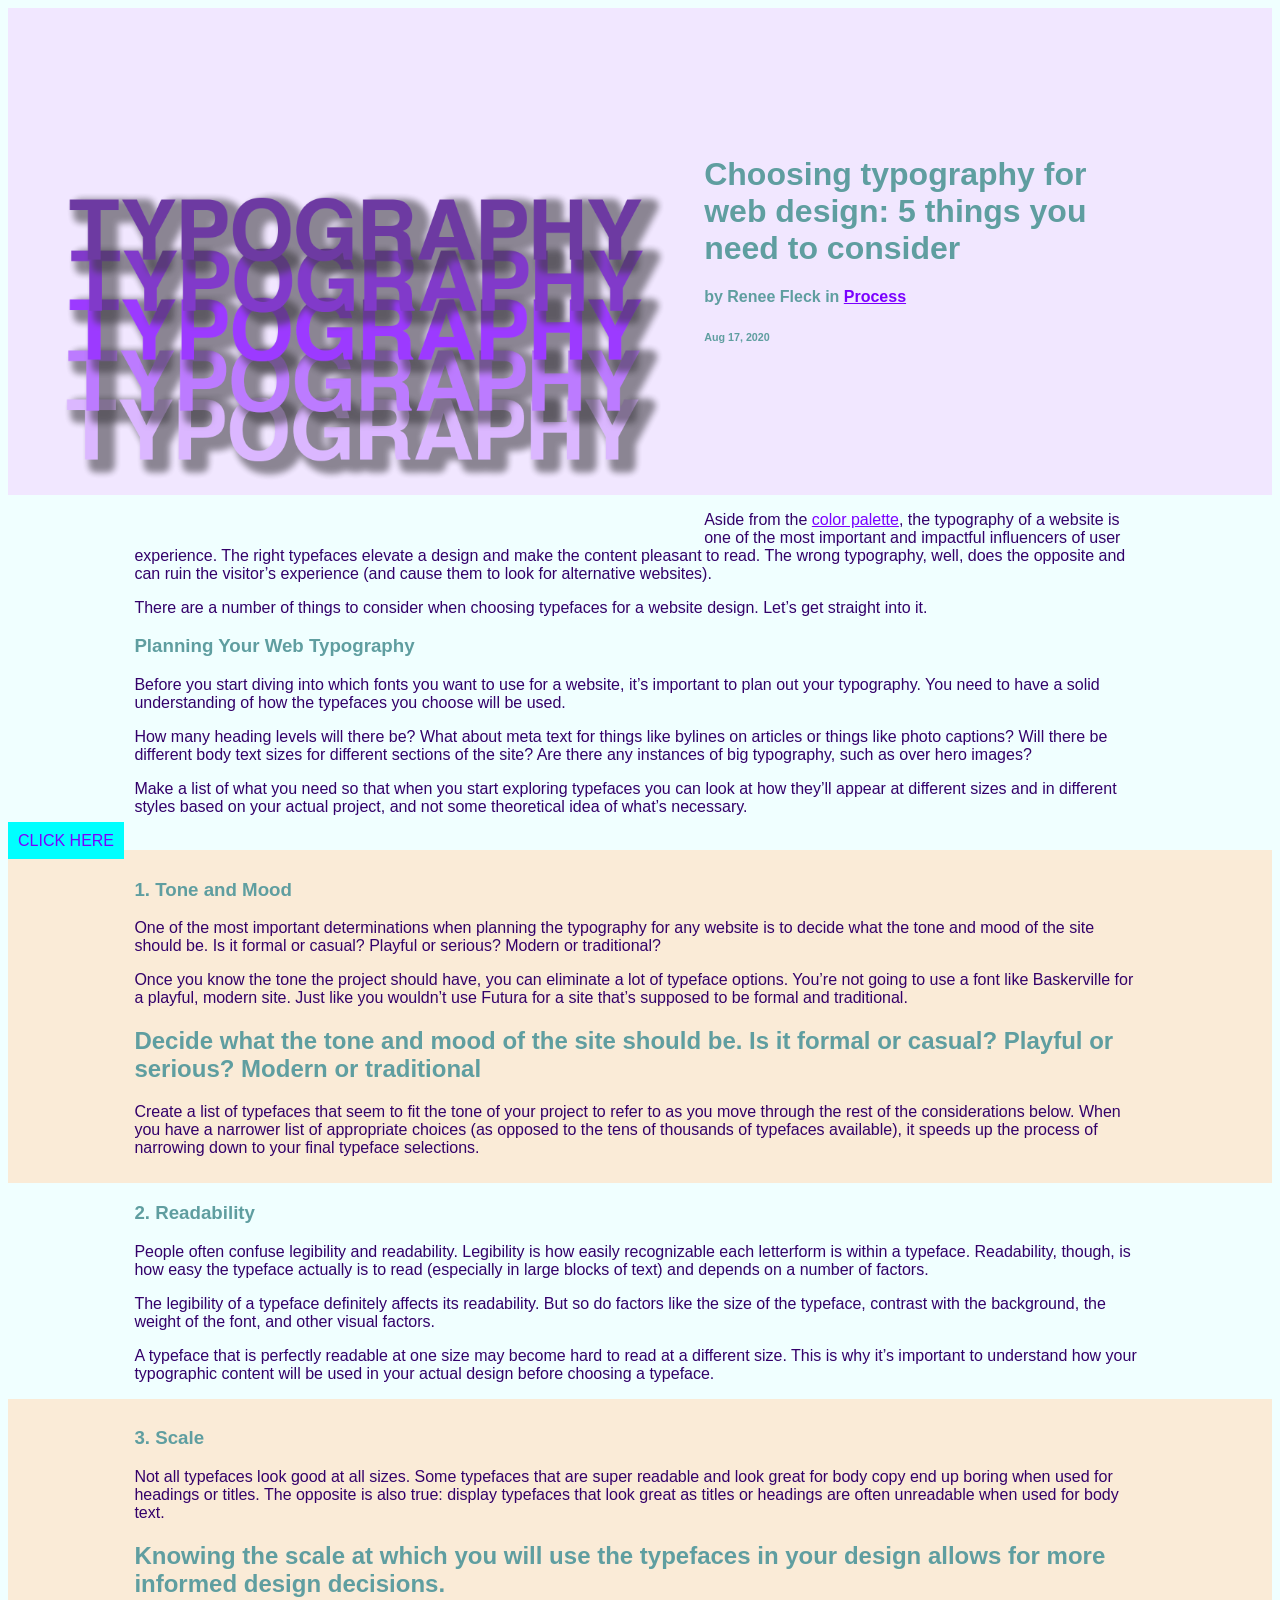
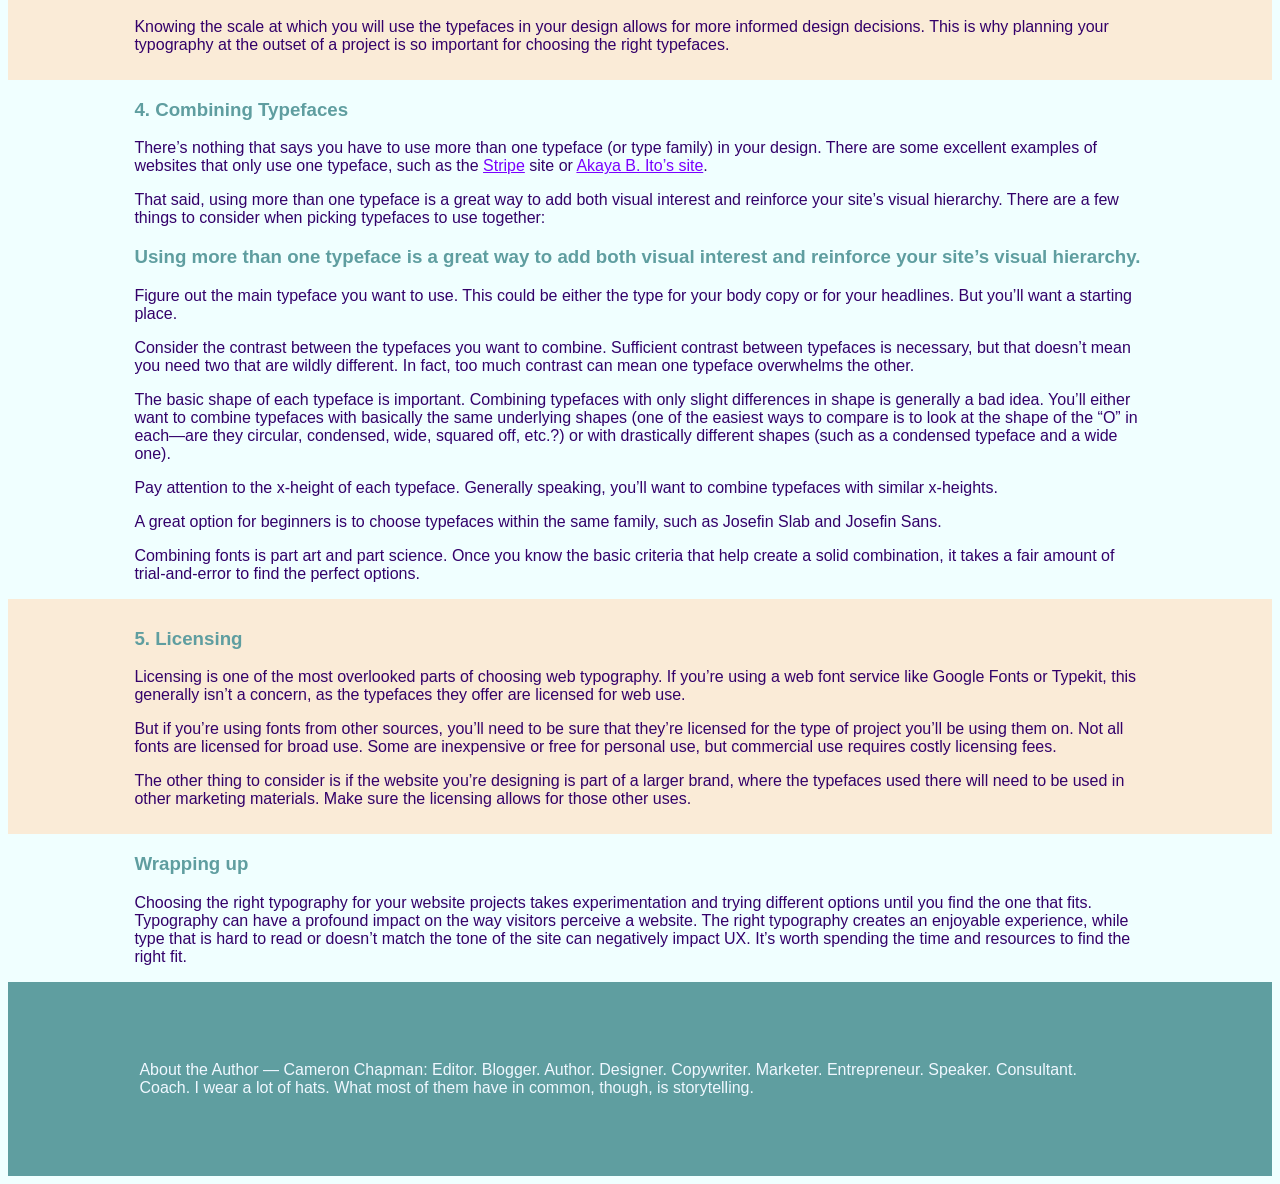
==== index.html @ 509f3676 "Add files via upload" ====
<!doctype html>
<html>
<head>
<meta charset="UTF-8">
<title>Typography</title>
	<link href="style.css" rel="stylesheet" type="text/css">
</head>

<body>
<header>
<img class="leftAlign" src="typography.png" width="55%" height="55%" alt=""/>
<h1>
 Choosing typography for web design: 5 things you need to consider</h1>
	<h4>by Renee Fleck in <a href="https://dribbble.com/stories/categories/process" target="_blank">Process</a></h4>
<h6>Aug 17, 2020</h6>
	</header>
<p>Aside from the <a href="https://dribbble.com/stories/2018/12/19/choosing-colors-for-web-design-a-practical-ui-color-application-guide" target="_blank">color palette</a>, the typography of a website is one of the most important and impactful influencers of user experience. The right typefaces elevate a design and make the content pleasant to read. The wrong typography, well, does the opposite and can ruin the visitor’s experience (and cause them to look for alternative websites).</p>
	<p>There are a number of things to consider when choosing typefaces for a website design. Let’s get straight into it.</p>
	<h3>Planning Your Web Typography</h3>
	<p>Before you start diving into which fonts you want to use for a website, it’s important to plan out your typography. You need to have a solid understanding of how the typefaces you choose will be used.</p>
	<p>How many heading levels will there be? What about meta text for things like bylines on articles or things like photo captions? Will there be different body text sizes for different sections of the site? Are there any instances of big typography, such as over hero images?</p>
	<p>Make a list of what you need so that when you start exploring typefaces you can look at how they’ll appear at different sizes and in different styles based on your actual project, and not some theoretical idea of what’s necessary.</p>
	<div class="button"><a href="https://docs.google.com/document/d/1nXkkVFklbiDh2xm_hYOYrmHF7aNHUgeBvdrVaUiXis4/edit">CLICK HERE</a></div>
	<section id="toneMood">
<h3>1. Tone and Mood</h3>
	<p>One of the most important determinations when planning the typography for any website is to decide what the tone and mood of the site should be. Is it formal or casual? Playful or serious? Modern or traditional?</p>
	<p>Once you know the tone the project should have, you can eliminate a lot of typeface options. You’re not going to use a font like Baskerville for a playful, modern site. Just like you wouldn’t use Futura for a site that’s supposed to be formal and traditional.</p>
	<h2>Decide what the tone and mood of the site should be. Is it formal or casual? Playful or serious? Modern or traditional</h2>
	<p>Create a list of typefaces that seem to fit the tone of your project to refer to as you move through the rest of the considerations below. When you have a narrower list of appropriate choices (as opposed to the tens of thousands of typefaces available), it speeds up the process of narrowing down to your final typeface selections.</p>
</section>
		<h3>2. Readability</h3>
<p>People often confuse legibility and readability. Legibility is how easily recognizable each letterform is within a typeface. Readability, though, is how easy the typeface actually is to read (especially in large blocks of text) and depends on a number of factors.</p>
<p>The legibility of a typeface definitely affects its readability. But so do factors like the size of the typeface, contrast with the background, the weight of the font, and other visual factors.</p>
<p>A typeface that is perfectly readable at one size may become hard to read at a different size. This is why it’s important to understand how your typographic content will be used in your actual design before choosing a typeface.</p>
	<section>
	<h3>3. Scale</h3>
	<p>Not all typefaces look good at all sizes. Some typefaces that are super readable and look great for body copy end up boring when used for headings or titles. The opposite is also true: display typefaces that look great as titles or headings are often unreadable when used for body text.</p>
	<h2>Knowing the scale at which you will use the typefaces in your design allows for more informed design decisions.</h2>
	<p>Knowing the scale at which you will use the typefaces in your design allows for more informed design decisions. This is why planning your typography at the outset of a project is so important for choosing the right typefaces.</p>
</section>
		<h3>4. Combining Typefaces</h3>
	<p>There’s nothing that says you have to use more than one typeface (or type family) in your design. There are some excellent examples of websites that only use one typeface, such as the <a href="https://stripe.com/" target="_blank" style="color: ">Stripe</a> site or <a href="Akaya B. Ito’s site" target="_blank">Akaya B. Ito’s site</a>.</p>
	<p>That said, using more than one typeface is a great way to add both visual interest and reinforce your site’s visual hierarchy. There are a few things to consider when picking typefaces to use together:</p>
	<h3>Using more than one typeface is a great way to add both visual interest and reinforce your site’s visual hierarchy.</h3>
	<p>Figure out the main typeface you want to use. This could be either the type for your body copy or for your headlines. But you’ll want a starting place.</p>
	<p>Consider the contrast between the typefaces you want to combine. Sufficient contrast between typefaces is necessary, but that doesn’t mean you need two that are wildly different. In fact, too much contrast can mean one typeface overwhelms the other.</p>
	<p>The basic shape of each typeface is important. Combining typefaces with only slight differences in shape is generally a bad idea. You’ll either want to combine typefaces with basically the same underlying shapes (one of the easiest ways to compare is to look at the shape of the “O” in each—are they circular, condensed, wide, squared off, etc.?) or with drastically different shapes (such as a condensed typeface and a wide one).</p>
	<p>Pay attention to the x-height of each typeface. Generally speaking, you’ll want to combine typefaces with similar x-heights.</p>
	<p>A great option for beginners is to choose typefaces within the same family, such as Josefin Slab and Josefin Sans.</p>
	<p>Combining fonts is part art and part science. Once you know the basic criteria that help create a solid combination, it takes a fair amount of trial-and-error to find the perfect options.</p>
	<section>
	<h3>5. Licensing</h3>
	<p>Licensing is one of the most overlooked parts of choosing web typography. If you’re using a web font service like Google Fonts or Typekit, this generally isn’t a concern, as the typefaces they offer are licensed for web use.</p>
	<p>But if you’re using fonts from other sources, you’ll need to be sure that they’re licensed for the type of project you’ll be using them on. Not all fonts are licensed for broad use. Some are inexpensive or free for personal use, but commercial use requires costly licensing fees.</p>
	<p>The other thing to consider is if the website you’re designing is part of a larger brand, where the typefaces used there will need to be used in other marketing materials. Make sure the licensing allows for those other uses.</p>
	</section>
		<h3>Wrapping up</h3>
	<p>Choosing the right typography for your website projects takes experimentation and trying different options until you find the one that fits. Typography can have a profound impact on the way visitors perceive a website. The right typography creates an enjoyable experience, while type that is hard to read or doesn’t match the tone of the site can negatively impact UX. It’s worth spending the time and resources to find the right fit.</p>
	<footer>
	<p>About the Author — Cameron Chapman: Editor. Blogger. Author. Designer. Copywriter. Marketer. Entrepreneur. Speaker. Consultant. Coach. I wear a lot of hats. What most of them have in common, though, is storytelling.</p></footer>
</body>
</html>
---- style.css ----
@charset "UTF-8";
body {
    font-family: Gotham, "Helvetica Neue", Helvetica, Arial, "sans-serif";
    color: #33006A;
    background-color:azure	
		}
		h1, h2, h3, h4, h5, h6 {
    color: cadetblue;
			padding-left: 10%;
			padding-right:10%
				
		}
p {
	padding-left:10%;
	padding-right: 10%
}

.centerAlign {
	display: block;
	margin-left: auto;
	border-radius: 40%;
	margin-right: auto;
	
}
.leftAlign {
		float: left;
	padding-right: 1px;
	padding-bottom: 10px
}
a {
	color: #7A00FF}
a:hover {
	color: cadetblue
}

footer {
	padding: 5%;
	padding-left: 1%;
	background-color: cadetblue;
		color:aliceblue
}
header {
	background-color: #F1E7FF;
	padding-top:10%;
	padding-bottom:10%
}
.button a{
	background-color: aqua;
	padding:10px;
	text-decoration:none
		
		
}
.button a:hover{
	background-color:black;
}
section {
    
	background-color: antiquewhite;
	background-image: url(moroccan-flower.png);	
	background-blend-mode:difference;
	padding-bottom: 10px;
    padding-top: 10px;
}

img{
	opacity: 75%
}
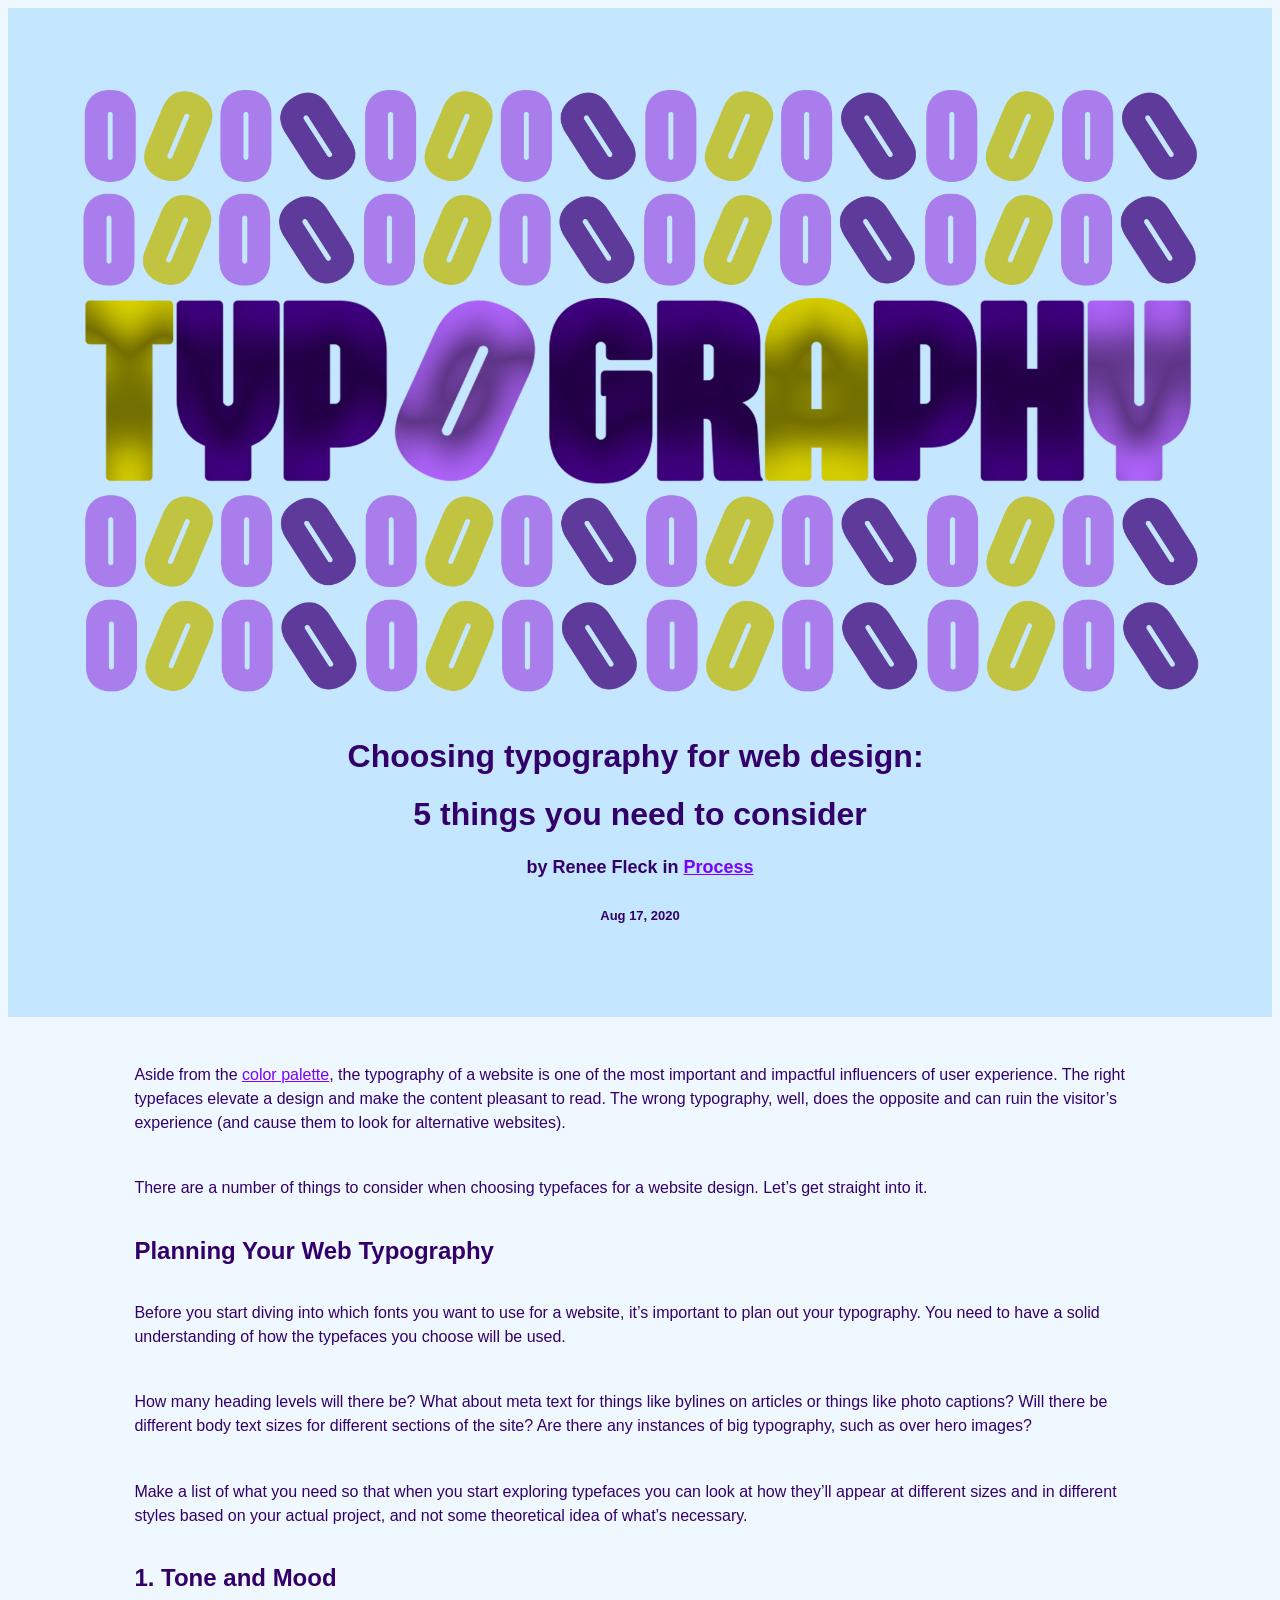
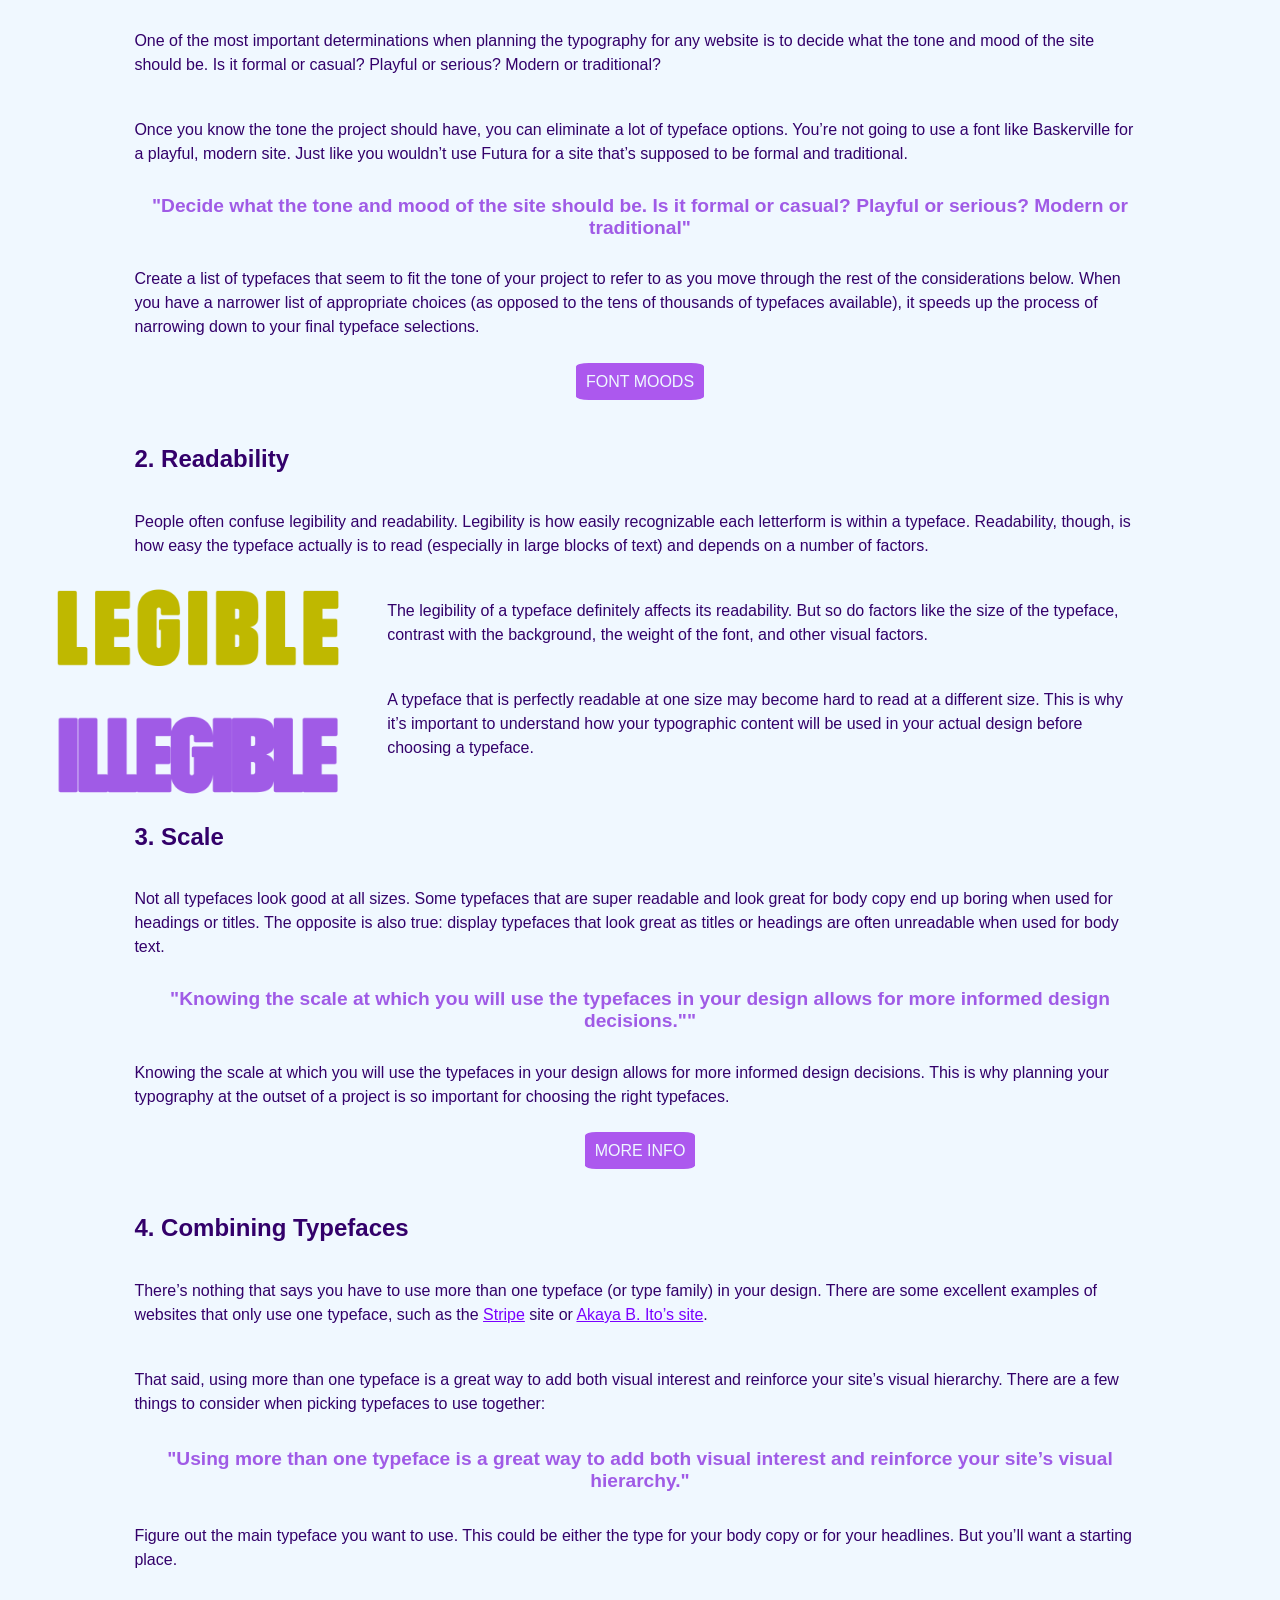
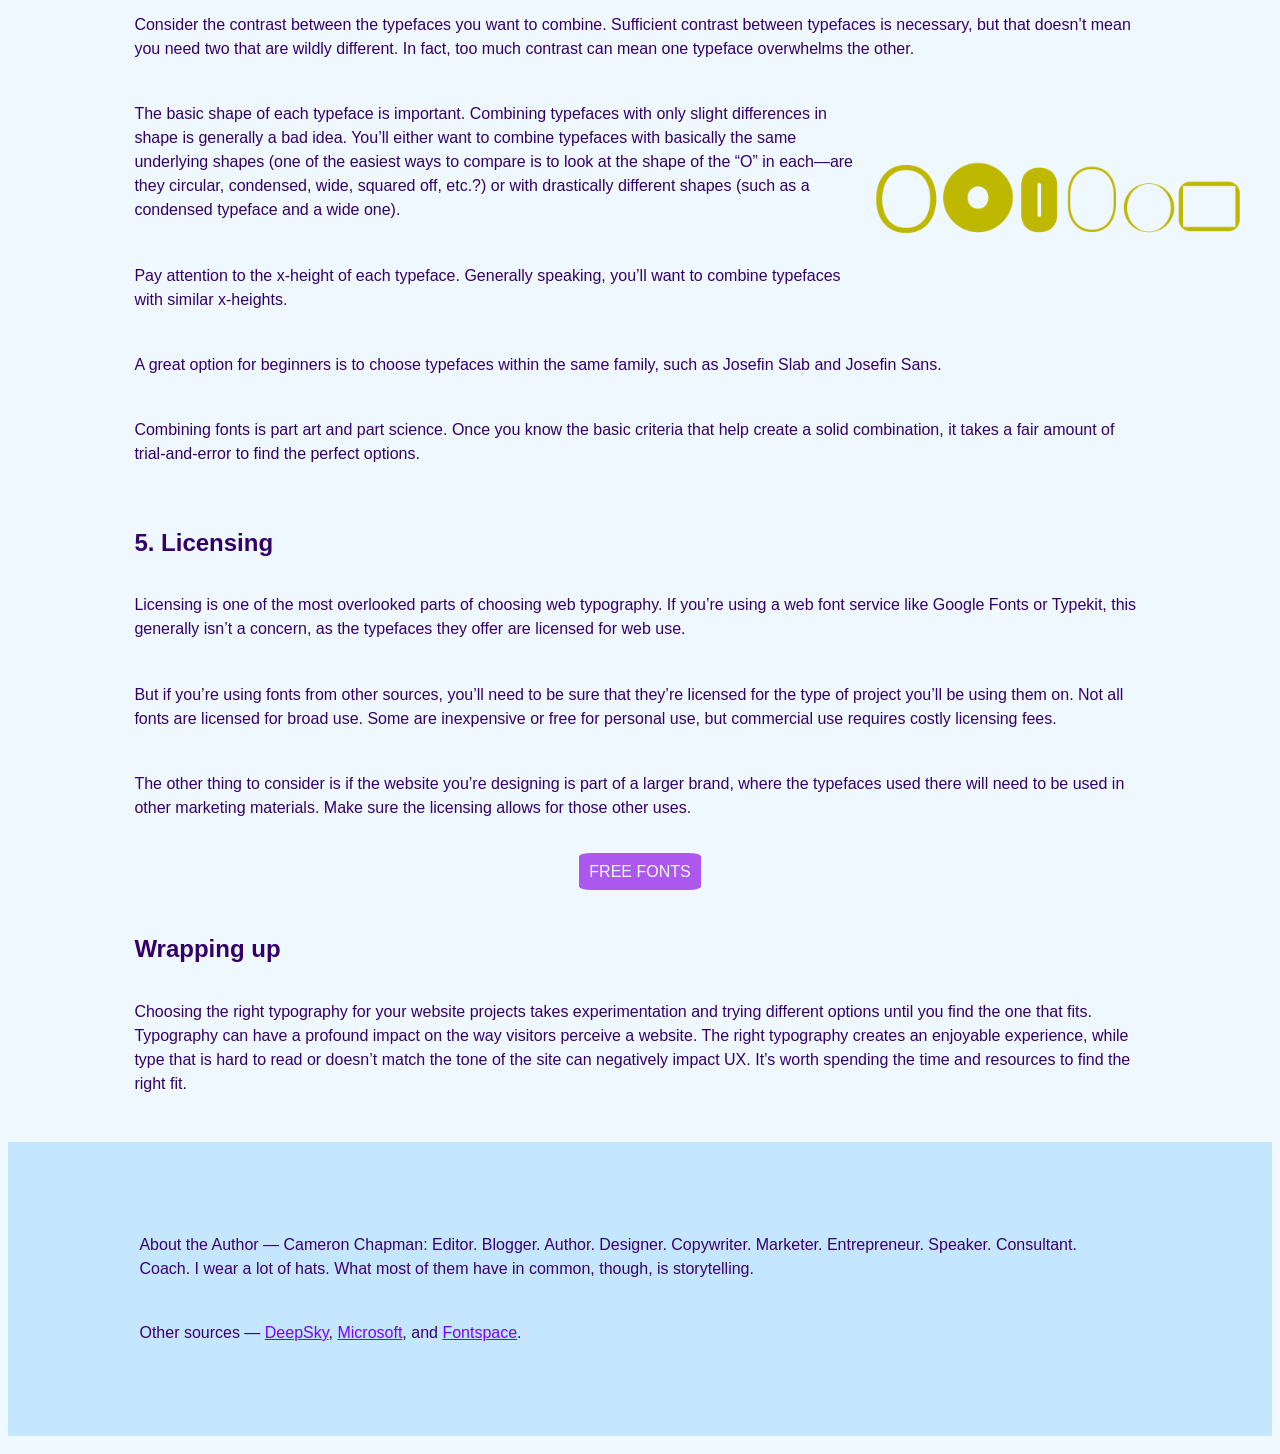
==== commit 816b68f7: "Add files via upload" ====
--- a/index.html
+++ b/index.html
@@ -8,55 +8,61 @@
 
 <body>
 <header>
-<img class="leftAlign" src="typography.png" width="55%" height="55%" alt=""/>
-<h1>
- Choosing typography for web design: 5 things you need to consider</h1>
-	<h4>by Renee Fleck in <a href="https://dribbble.com/stories/categories/process" target="_blank">Process</a></h4>
-<h6>Aug 17, 2020</h6>
-	</header>
-<p>Aside from the <a href="https://dribbble.com/stories/2018/12/19/choosing-colors-for-web-design-a-practical-ui-color-application-guide" target="_blank">color palette</a>, the typography of a website is one of the most important and impactful influencers of user experience. The right typefaces elevate a design and make the content pleasant to read. The wrong typography, well, does the opposite and can ruin the visitor’s experience (and cause them to look for alternative websites).</p>
+  <img src="typography_hero.png" width="100%" height="100%" alt=""/> 
+  <span style="text-align: center"></span>
+  <h1 class="h0" style="text-align: center"> Choosing typography for web design:&nbsp;</h1>
+  <h1 class="h0" style="text-align: center">5 things you need to consider</h1>
+<h4 class="h4">by Renee Fleck in <a href="https://dribbble.com/stories/categories/process" target="_blank">Process</a></h4>
+<h6 class="h6">Aug 17, 2020</h6>
+</header>
+<p class="pp">Aside from the <a href="https://dribbble.com/stories/2018/12/19/choosing-colors-for-web-design-a-practical-ui-color-application-guide" target="_blank">color palette</a>, the typography of a website is one of the most important and impactful influencers of user experience. The right typefaces elevate a design and make the content pleasant to read. The wrong typography, well, does the opposite and can ruin the visitor’s experience (and cause them to look for alternative websites).</p>
 	<p>There are a number of things to consider when choosing typefaces for a website design. Let’s get straight into it.</p>
-	<h3>Planning Your Web Typography</h3>
+<h3 class="h1">Planning Your Web Typography</h3>
 	<p>Before you start diving into which fonts you want to use for a website, it’s important to plan out your typography. You need to have a solid understanding of how the typefaces you choose will be used.</p>
 	<p>How many heading levels will there be? What about meta text for things like bylines on articles or things like photo captions? Will there be different body text sizes for different sections of the site? Are there any instances of big typography, such as over hero images?</p>
 	<p>Make a list of what you need so that when you start exploring typefaces you can look at how they’ll appear at different sizes and in different styles based on your actual project, and not some theoretical idea of what’s necessary.</p>
-	<div class="button"><a href="https://docs.google.com/document/d/1nXkkVFklbiDh2xm_hYOYrmHF7aNHUgeBvdrVaUiXis4/edit">CLICK HERE</a></div>
-	<section id="toneMood">
-<h3>1. Tone and Mood</h3>
+<h3 class="h1">1. Tone and Mood</h3>
 	<p>One of the most important determinations when planning the typography for any website is to decide what the tone and mood of the site should be. Is it formal or casual? Playful or serious? Modern or traditional?</p>
 	<p>Once you know the tone the project should have, you can eliminate a lot of typeface options. You’re not going to use a font like Baskerville for a playful, modern site. Just like you wouldn’t use Futura for a site that’s supposed to be formal and traditional.</p>
-	<h2>Decide what the tone and mood of the site should be. Is it formal or casual? Playful or serious? Modern or traditional</h2>
+	<h2 class="h2">"Decide what the tone and mood of the site should be. Is it formal or casual? Playful or serious? Modern or traditional"</h2>
 	<p>Create a list of typefaces that seem to fit the tone of your project to refer to as you move through the rest of the considerations below. When you have a narrower list of appropriate choices (as opposed to the tens of thousands of typefaces available), it speeds up the process of narrowing down to your final typeface selections.</p>
-</section>
-		<h3>2. Readability</h3>
+	<div class="button"><center class="aa"><a href="https://www.designmantic.com/blog/infographics/font-moods/" class="aa"> FONT MOODS</a></center></div>
+<h3 class="h1">2. Readability</h3>
 <p>People often confuse legibility and readability. Legibility is how easily recognizable each letterform is within a typeface. Readability, though, is how easy the typeface actually is to read (especially in large blocks of text) and depends on a number of factors.</p>
-<p>The legibility of a typeface definitely affects its readability. But so do factors like the size of the typeface, contrast with the background, the weight of the font, and other visual factors.</p>
+	<img src="readability.png" alt="" width="30%" height="30%" class="readability"/>
+	<p>The legibility of a typeface definitely affects its readability. But so do factors like the size of the typeface, contrast with the background, the weight of the font, and other visual factors.</p>
 <p>A typeface that is perfectly readable at one size may become hard to read at a different size. This is why it’s important to understand how your typographic content will be used in your actual design before choosing a typeface.</p>
 	<section>
-	<h3>3. Scale</h3>
+<h3 class="h1">3. Scale</h3>
 	<p>Not all typefaces look good at all sizes. Some typefaces that are super readable and look great for body copy end up boring when used for headings or titles. The opposite is also true: display typefaces that look great as titles or headings are often unreadable when used for body text.</p>
-	<h2>Knowing the scale at which you will use the typefaces in your design allows for more informed design decisions.</h2>
+<h2 class="h2">"Knowing the scale at which you will use the typefaces in your design allows for more informed design decisions.""</h2>
 	<p>Knowing the scale at which you will use the typefaces in your design allows for more informed design decisions. This is why planning your typography at the outset of a project is so important for choosing the right typefaces.</p>
-</section>
-		<h3>4. Combining Typefaces</h3>
+	<div class="button"><center class="aa"><a href="https://www.microsoft.com/en-us/microsoft-365-life-hacks/presentations/scale-in-graphic-design" class="aa">MORE INFO</a></center></div>
+<h3 class="h1">4. Combining Typefaces</h3>
 	<p>There’s nothing that says you have to use more than one typeface (or type family) in your design. There are some excellent examples of websites that only use one typeface, such as the <a href="https://stripe.com/" target="_blank" style="color: ">Stripe</a> site or <a href="Akaya B. Ito’s site" target="_blank">Akaya B. Ito’s site</a>.</p>
 	<p>That said, using more than one typeface is a great way to add both visual interest and reinforce your site’s visual hierarchy. There are a few things to consider when picking typefaces to use together:</p>
-	<h3>Using more than one typeface is a great way to add both visual interest and reinforce your site’s visual hierarchy.</h3>
+<h3 class="h2">"Using more than one typeface is a great way to add both visual interest and reinforce your site’s visual hierarchy."</h3>
 	<p>Figure out the main typeface you want to use. This could be either the type for your body copy or for your headlines. But you’ll want a starting place.</p>
 	<p>Consider the contrast between the typefaces you want to combine. Sufficient contrast between typefaces is necessary, but that doesn’t mean you need two that are wildly different. In fact, too much contrast can mean one typeface overwhelms the other.</p>
-	<p>The basic shape of each typeface is important. Combining typefaces with only slight differences in shape is generally a bad idea. You’ll either want to combine typefaces with basically the same underlying shapes (one of the easiest ways to compare is to look at the shape of the “O” in each—are they circular, condensed, wide, squared off, etc.?) or with drastically different shapes (such as a condensed typeface and a wide one).</p>
+<img src="typefaces.png" alt="" width="30%" height="30%" class="img3"/>
+<p>The basic shape of each typeface is important. Combining typefaces with only slight differences in shape is generally a bad idea. You’ll either want to combine typefaces with basically the same underlying shapes (one of the easiest ways to compare is to look at the shape of the “O” in each—are they circular, condensed, wide, squared off, etc.?) or with drastically different shapes (such as a condensed typeface and a wide one).</p>
 	<p>Pay attention to the x-height of each typeface. Generally speaking, you’ll want to combine typefaces with similar x-heights.</p>
 	<p>A great option for beginners is to choose typefaces within the same family, such as Josefin Slab and Josefin Sans.</p>
 	<p>Combining fonts is part art and part science. Once you know the basic criteria that help create a solid combination, it takes a fair amount of trial-and-error to find the perfect options.</p>
 	<section>
-	<h3>5. Licensing</h3>
+
+	<h3 class="h1">5. Licensing</h3>
 	<p>Licensing is one of the most overlooked parts of choosing web typography. If you’re using a web font service like Google Fonts or Typekit, this generally isn’t a concern, as the typefaces they offer are licensed for web use.</p>
 	<p>But if you’re using fonts from other sources, you’ll need to be sure that they’re licensed for the type of project you’ll be using them on. Not all fonts are licensed for broad use. Some are inexpensive or free for personal use, but commercial use requires costly licensing fees.</p>
 	<p>The other thing to consider is if the website you’re designing is part of a larger brand, where the typefaces used there will need to be used in other marketing materials. Make sure the licensing allows for those other uses.</p>
 	</section>
-		<h3>Wrapping up</h3>
-	<p>Choosing the right typography for your website projects takes experimentation and trying different options until you find the one that fits. Typography can have a profound impact on the way visitors perceive a website. The right typography creates an enjoyable experience, while type that is hard to read or doesn’t match the tone of the site can negatively impact UX. It’s worth spending the time and resources to find the right fit.</p>
-	<footer>
-	<p>About the Author — Cameron Chapman: Editor. Blogger. Author. Designer. Copywriter. Marketer. Entrepreneur. Speaker. Consultant. Coach. I wear a lot of hats. What most of them have in common, though, is storytelling.</p></footer>
-</body>
+	<div class="button"><center class="aa"><a href="https://www.fontspace.com/commercial-fonts" class="aa">FREE FONTS</a></center></div>
+<h3 class="h1">Wrapping up</h3>
+<p class="ppp">Choosing the right typography for your website projects takes experimentation and trying different options until you find the one that fits. Typography can have a profound impact on the way visitors perceive a website. The right typography creates an enjoyable experience, while type that is hard to read or doesn’t match the tone of the site can negatively impact UX. It’s worth spending the time and resources to find the right fit.</p>
+	<section1><footer>
+	  <p>About the Author — Cameron Chapman: Editor. Blogger. Author. Designer. Copywriter. Marketer. Entrepreneur. Speaker. Consultant. Coach. I wear a lot of hats. What most of them have in common, though, is storytelling.</p>
+	  <p>Other sources — <a href="https://www.deepskymarketing.com/internet/the-master-marketer-BLOG/bid/142293/Graphic-Design-Setting-Tone-and-Mood-On-Your-Site">DeepSky</a>, <a href="https://www.microsoft.com/en-us/microsoft-365-life-hacks/presentations/scale-in-graphic-design">Microsoft</a>, and <a href="https://www.fontspace.com/commercial-fonts">Fontspace</a>.</p>
+    </footer>
+	</section1>
+	</section></body>
 </html>
--- a/style.css
+++ b/style.css
@@ -1,18 +1,57 @@
 @charset "UTF-8";
+
+.img3 {
+	float: right;
+	padding-right: 25px;
+	padding-left: 4px
+	
+}
+
+header {
+	font-size: large;
+	color:#42007E
+	
+}
+
 body {
     font-family: Gotham, "Helvetica Neue", Helvetica, Arial, "sans-serif";
     color: #33006A;
-    background-color:azure	
+    background-color:aliceblue	
 		}
 		h1, h2, h3, h4, h5, h6 {
-    color: cadetblue;
-			padding-left: 10%;
-			padding-right:10%
-				
+    color: #33006A;
+    padding-left: 10%;
+    padding-right: 10%;
+    text-align: center;
+    font-size: larger;
+		
 		}
+.readability {
+	float: left
+}
+.h0 {
+	font-size: xx-large
+}
+.h1{
+    font-size: x-large;
+    text-align: left;	
+}
+
+.h4 {
+	font-size: large
+}
+.h2 {
+	color: #a05be6
+}
+.h6 {
+	font-size: small
+}
 p {
 	padding-left:10%;
-	padding-right: 10%
+	padding-right: 10%;
+	padding-top: 1%;
+	padding-bottom: 1%;
+	line-height: 1.5
 }
 
 .centerAlign {
@@ -30,39 +69,58 @@
 a {
 	color: #7A00FF}
 a:hover {
-	color: cadetblue
+	color:black
+	
 }
 
 footer {
 	padding: 5%;
 	padding-left: 1%;
-	background-color: cadetblue;
-		color:aliceblue
+	background-color: #C4E7FF;
+		color: #390070
 }
 header {
-	background-color: #F1E7FF;
-	padding-top:10%;
-	padding-bottom:10%
+	background-color: #C4E7FF;
+	padding: 5%
 }
 .button a{
-	background-color: aqua;
+	background-color: #AC58EE;
 	padding:10px;
-	text-decoration:none
-		
-		
+	text-decoration:none;
+	color: #EEF8FF;
+	border-radius: 10%
+
+}
+.aa{
+	padding-bottom: 30px;
+	padding-top: 5px
+}
+.pp {
+	padding-top: 30px
+}
+
+.ppp {
+	padding-bottom:30px
+}
+.button a{
+	color: #EEF8FF;
+	margin: auto
 }
 .button a:hover{
-	background-color:black;
+	background-color:#C0B800;
+	color: #3E0674
 }
 section {
     
-	background-color: antiquewhite;
-	background-image: url(moroccan-flower.png);	
-	background-blend-mode:difference;
+	background-color: aliceblue;
+	background-blend-mode:luminosity;
 	padding-bottom: 10px;
     padding-top: 10px;
 }
 
 img{
-	opacity: 75%
-}+    opacity: 100%;
+    font-size: large;
+}
+.aa {
+}
